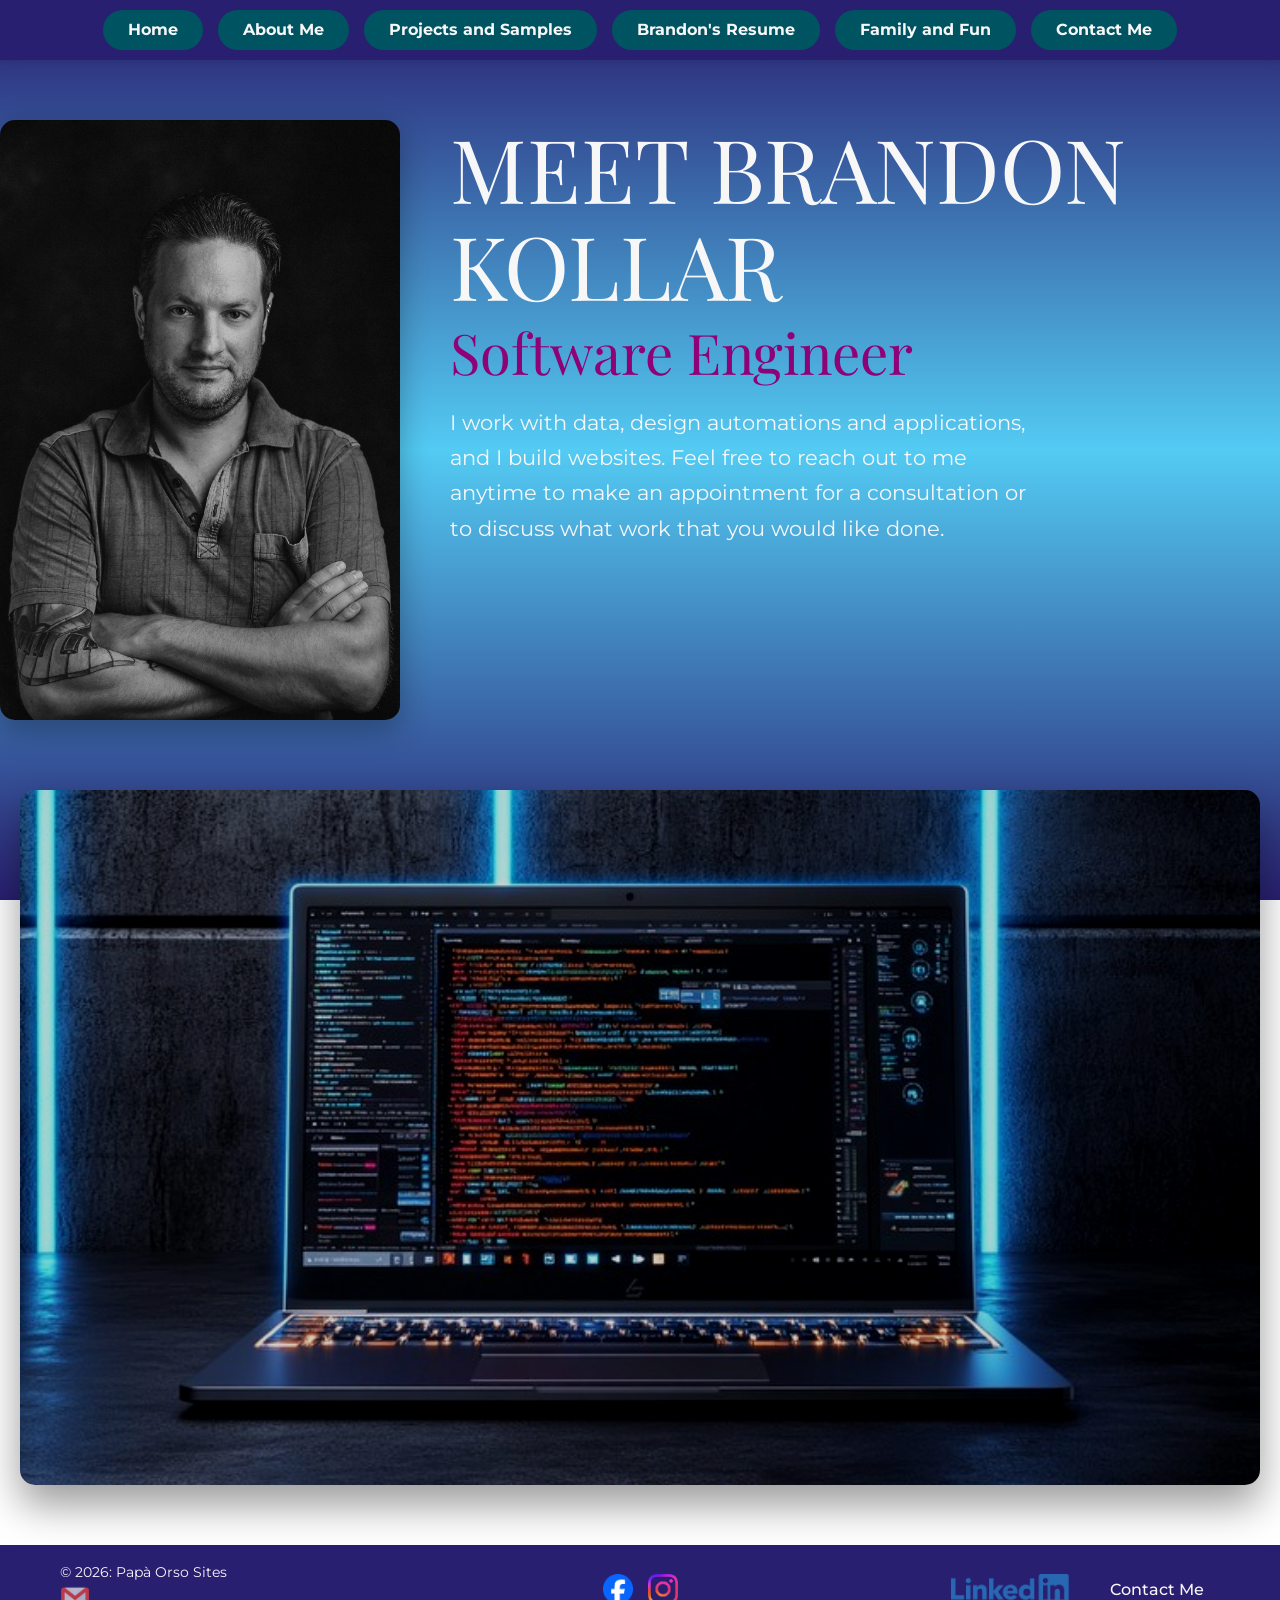
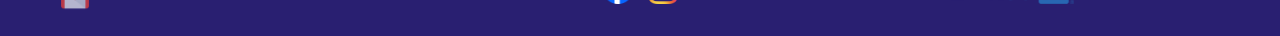
==== index.html @ f5e3aa68 "Changed up a bit of the coloring schema. Main page looks better." ====
<!DOCTYPE html>
<html lang="en">
	<head>
    	<meta charset="utf-8">
    	<meta name="description" content="See my latest software development projects, automations, designs, and more.">
    	<meta name="keywords" content="Resume, Brandon, Kollar, Portfolio, Software, IT, Operations, Data, Engineer, Engineering">
		<meta name="viewport" content="width=device-width, initial-scale=1">
		<meta property="og:title" content="Brandon Kollar's Personal Portfolio | Professional Software Developer in Michigan">
		<meta property="og:description" content="Check out my latest web development projects and designs.">
		<meta property="og:description" content="Check out my latest software development projects and designs.">
		<meta property="og:image" content="https://yourlink.com/images/preview-thumbnail.jpg">
		<meta property="og:url" content="https://yourusername.github.io/portfolio">
		<title>Brandon Kollar Portfolio</title>
		<!-- font links-->
		<link rel="preconnect" href="https://fonts.googleapis.com">
		<link rel="preconnect" href="https://fonts.gstatic.com" crossorigin>
		<link href="https://fonts.googleapis.com/css2?family=Montserrat:ital,wght@0,100..900;1,100..900&family=Playfair+Display:ital,wght@0,400..900;1,400..900&display=swap" rel="stylesheet">
		<!-- external CSS link -->
		<link rel="stylesheet" href="./assets/css/normalize.css">
		<link rel="stylesheet" href="./assets/css/styles.css">
	</head>
	<body>
		<div id="nav-placeholder"></div>
		<section id="main">
			<div class="top-row">
				<div class="headshot-container">
					<img src="./assets/images/clr_headshot.jpg" alt="Brandon Kollar color" class="headshot headshot-color">
					<img src="./assets/images/bw_headshot.jpg" alt="Brandon Kollar B&W" class="headshot headshot-bw">
				</div>
				<div class="text-content">
					<h1 class="title-heading">MEET BRANDON KOLLAR</h1>		
					<h2 class="job-heading">Software Engineer</h2>
					<p class="personal-statement">I work with data, design automations and applications, and I build websites. Feel free to reach out to me anytime to make an appointment for a consultation or to discuss what work that you would like done.</p>
				</div>
			</div>

			<img src="./assets/images/laptop-code.jpg" alt="Laptop showing source code" class="secondary-image">
		</section>
		<div id="footer-placeholder"></div>

		<script type="text/javascript" src="js/main.js"></script>
	</body>
</html>
---- assets/css/styles.css ----
/************************************************************************************************************************
UNIVERSAL - UNIVERSAL - UNIVERSAL - UNIVERSAL - UNIVERSAL - UNIVERSAL - UNIVERSAL - UNIVERSAL - UNIVERSAL - UNIVERSAL - U
************************************************************************************************************************/
/* Color variables for everything. */
:root {
    --text-color: #F7F7F8;
    --gradient-start: #291F71;
    --bright-magenta: #C82586;
    --pastel-purple: #8F0177; 
    --gradient-end: #53CBF3;
    --light-turqoise: #3BC1A8;
    --dark-turqoise: #005461;
    --blue: #261CC1;
    --pastel-dark-blue: #0B2D72;
    --nav-padding: 20px;
}

html, body {
     max-width: 100%;
     overflow-x: hidden;
}

/* Box Model Hack */
html {
  box-sizing: border-box;
}
*, *:before, *:after {
  box-sizing: border-box;
}

/* Clear fix hack */
.clearfix:after {
     content: ".";
     display: block;
     clear: both;
     visibility: hidden;
     line-height: 0;
     height: 0;
}

.clear {
	clear: both;
}

/*Add to beginning of all CSS you use in your styles.css */
* {
    text-decoration: none;
    font-family: arial;
    margin: 0;
    padding: 0;
    box-sizing: border-box;
}

html, body, div, span, applet, object, iframe,
h1, h2, h3, h4, h5, h6, p, blockquote, pre,
a, abbr, acronym, address, big, cite, code,
del, dfn, em, img, ins, kbd, q, s, samp,
small, strike, strong, sub, sup, tt, var,
b, u, i, center,
dl, dt, dd, ol, ul, li,
fieldset, form, label, legend,
table, caption, tbody, tfoot, thead, tr, th, td,
article, aside, canvas, details, embed,
figure, figcaption, footer, header, hgroup,
menu, nav, output, ruby, section, summary,
time, mark, audio, video {
	margin: 0;
	padding: 0;
	border: 0;
	font-size: 100%;
	font: inherit;
	vertical-align: baseline;
}
/* HTML5 display-role reset for older browsers */
article, aside, details, figcaption, figure,
footer, header, hgroup, menu, nav, section {
	display: block;
}
body {
	line-height: 1;
}
ol, ul {
	list-style: none;
}
blockquote, q {
	quotes: none;
}
blockquote:before, blockquote:after,
q:before, q:after {
	content: '';
	content: none;
}
table {
	border-collapse: collapse;
	border-spacing: 0;
}

/******************************************
/* GLOBAL TYPOGRAPHY & LAYOUT
/*******************************************/
html, body {
    min-height: 100vh;
    background: linear-gradient(to bottom,var(--gradient-start), var(--gradient-end), var(--gradient-start));
    /* Prevents gradient from starting over when page gets too long. */
    background-attachment: fixed;
    color: var(--text-color);
    font-family: "Montserrat", sans-serif;
    display: flex;
    flex-direction: column;
}


/******************************************
/* NAVIGATION (Desktop and Mobile)
/*******************************************/
nav {
    /*background: linear-gradient(to bottom, var(--gradient-start), var(--gradient-end), var(--gradient-start));*/
    background: var(--gradient-start);
    padding: 10px 20px;
    box-shadow: 0 2px 10px rgba(0, 0, 0, .1);
    position: relative; /* Need this for absolute mobile menu. */
    display: flex;
    justify-content: center;
    align-items: center;
}

/* Container for links. */
.nav-links{
    display: flex;
    gap: 15px;
    flex-wrap: wrap;
    justify-content: center;
}

/* The links (buttons) */
.nav-links a {
    text-decoration: none;
    background-color: var(--dark-turqoise);
    color: var(--text-color);
    font-weight: 700;
    padding: 12px 25px;
    border-radius: 50px;
    transition: all 0.3s ease;
    white-space: nowrap;
}

.nav-links a:hover {
    background-color: var(--light-turqoise);
    transform: translateY(-2px);
    box-shadow: 0 4px 8px rgba(0, 0, 0, 0.2);
}

/* Hamburger Icon (Hidden on Desktop */
.hamburger {
    display: none;
    font-size: 2rem;
    color: var(--dark-turqoise);
    cursor: pointer;
    background: none;
    border: none;
    position: absolute;
    right: 20px;
    top: 15px;
}

/******************************************
/* PAGE SPECIFIC STYLES
/*******************************************/

/******* Main Page **************/

.title-heading, .job-heading {
    font-family: "Playfair Display", serif;
}

#main {
    flex: 1; /* Tells the main content to GROW to fill the gap. */
    display: flex;
    flex-direction: column; /* Stacks the top row and the big image */
    align-items: center; /* Vertically centers them. */
    padding: 60px 20px;
    max-width: 1400px; /* Limits width so it doesn't get too stretched on huge monitors */
    margin: 0 auto; /* Centers the whole section */
}

.top-row {
    display: flex;
    flex-direction: row;
    align-items: space-around; /* Centers H1, H2, and P within the right side. */
    justify-content: space-between;
    gap: 50px;
    width: 100%;
    margin-bottom: 50px; /* Space before secondary image. */
}

.headshot-container {
    position: relative;
    width: 400px;
    height: auto;
    margin-left: -20px;
    cursor: pointer;
}

.headshot {
    display: block;
    width: 100%;
    border-radius: 15px;
    transition: all 0.5s cubic-bezier(0.175, 0.885, 0.32, 1.275); /* Applying 'cubic-bezier' transition to match image animatin of secondary image */
    box-shadow: 0 10px 30px rgba(0, 0, 0, 0.3); /* Default shadow (static state) */
}

/* Stack both headshot images on top of each other. */
.headshot-color {
    position: absolute;
    top: 0;
    left: 0;
    z-index: 1;
    opacity: 0; /* Hidden initially */
}

.headshot-bw {
    position: relative; /* This stays on top by default */
    z-index: 2;
}

/* Hover Logic: Apply to the container so both images react together */
.headshot-container:hover .headshot {
    transform: translateY(-15px) scale(1.03);
    box-shadow: 0 10px 30px rgba(59, 193, 168, 0.4),
                0 0 20px rgba(59, 193, 168, 0.4),
                0 0 40px rgba(59, 193, 168, 0.2);
}

.headshot-container:hover .headshot-bw {
    opacity: 0; /* Fade out the B&W */
}

.headshot-container:hover .headshot-color {
    opacity: 1; /* Fade in the Color */
}

.text-content {
    display: flex;
    flex-direction: column;
    text-align: left; /* Aligns text to left relative to headshot */
    max-width: 1400px;
}

.title-heading {
    font-size: 5.5rem; /* Makes H1 big. */
    line-height: 1.1;
    margin-bottom: 10px;
}

.job-heading {
    font-size: 3.5rem; /* Makes H2 big, but smaller than H1. */
    color: var(--pastel-purple); /* adds a splash of color - might take out later. */
    margin-bottom: 25px;
}

.personal-statement {
    font-size: 1.3rem; /* Slightly larger for readability */
    line-height: 1.7;
    max-width: 600px;
}

/* Style for the code/laptop image */
.secondary-image {
    width: 100%; /* stretches across the bottom */
    max-width: 100%; /* makes sure it never exceeds the main container */
    height: auto;
    border-radius: 15px;
    filter: brightness(0.8) contrast(1.1);
    box-shadow: 0 20px 40px rgba(0, 0, 0, 0.4);
    margin-top: 20px;

    /* Cubic-bezier give sit a 'snappy' mechanical feel instead of a linear slide */
    transition: all 0.5s cubic-bezier(0.175, 0.885, 0.32, 1.275);
}

.secondary-image:hover {
    /* 1. Lift and Scale*/
    transform: translateY(-15px) scale(1.03);
    /* 2. Light it up: boost brightness and contrast on hover */
    filter: brightness(1.1) contrast(1.2);
    /* 3. The Glos: uses a multi-layered shadow for a neon 'bloom' effect */
    box-shadow: 0 10px 30px rgba(59, 193, 168, 0.4),
                0 0 20px rgba(59, 193, 168, 0.4), /* Inner glow */
                0 0 40px rgba(59, 193, 168, 0.2); /* Outer bloom */
}

#footer-placeholder {
    width: 100%;
}

.headshot {
    width: 400px;
    border-radius: 15px;
    box-shadow: 0 10px 30px rgba(0, 0, 0, 0.3);
}


/******************************************
/* FOOTER
/*******************************************/
footer {
    display: flex;
    justify-content: space-between;
    align-items: center;
    background-color: var(--gradient-start);
    color: var(--text-color);
    padding: 20px 60px;
    margin-top: auto;
    width: 100%;
    box-sizing: border-box;
}

/* Base styles for the three columns */
.footer-left, .footer-center, .footer-right {
    flex: 1;
    display: flex;
    align-items: center;
}

/* Left: Stack text verticaly */
.footer-left {
    flex-direction: column;
    align-items: flex-start;
    font-size: 0.9rem; /* Smaller text for a cleaner look */
    gap: 4px;
}

/* Center: Horizontal social icons */
.footer-center {
    justify-content: center;
    gap: 15px;
}

/* Right: Contact link and LinkedIn next to each other */
.footer-right {
    justify-content: flex-end;
    gap: 20px
}

/* Sizing the icons consistently */
footer img {
    height: 30px; /* Smaller icons for a modern fleet */
    width: auto;
    transition: transform 0.2s ease;
}

footer img:hover {
    transform: scale(1.1);
}

.contact-link {
    color: var(--text-color);
    text-decoration: none;
    font-weight: 500;
    padding: 8px 16px;
}

.contact-link:hover {
    color: var(--gradient-end);
}

.email-icon {
  width: 30px;
  margin-right: 15px;
  opacity: 0.7;
  transition: opacity 0.3s ease;
  color: var(--text-color);
}

.email-icon:hover {
    opacity: 1;
}

/******************************************
/* MEDIA QUERIES
/*******************************************/
@media (max-width: 1024px) {
    #main {
        padding: 40px 15px; /* Tighten padding so it doesn't push content in too far */
    }

    .top-row {
        flex-direction: column; /* Stack vertically so nothing runs off the side */
        align-items: center;
        text-align: center;
        gap: 30px;
    }

    .text-content {
        max-width: 100%; /* Allow text to take up the full width of the screen */
        text-align: center;
        padding: 0 10px;
    }

    .title-heading {
        font-size: clamp(2.5rem, 8vw, 4rem); /* Responsive font size that scales with the screen */
    }

    .headshot-container {
        margin-left: 0; /* Centering it for the vertical stack */
        max-width: 90%; /* Ensures it never wider than the phone screen */
    }
}

@media (max-width: 768px) {
    /* 1. Show the hamburger icon your JS is looking for */
    .hamburger {
        display: block; 
    }

    /* 2. Hide the links initially so the JS can 'toggle' them */
    .nav-links {
        display: none; 
        flex-direction: column;
        position: absolute;
        top: 60px; /* Adjust based on your nav height */
        left: 0;
        width: 100%;
        background-color: var(--gradient-start);
        padding: 20px;
        z-index: 10;
    }

    /* 3. The class your JS likely 'toggles' to show the menu */
    .nav-links.active {
        display: flex;
    }

    footer {
        flex-direction: column;
        text-align: center;
        width: 100%;
        padding: 30px 15px;
    }

    .footer-center, .footer-left, .footer-right {
        width: 100%;
        margin-bottom: 20px;
        align-items: center !important;
        text-align: center !important;
    }
}
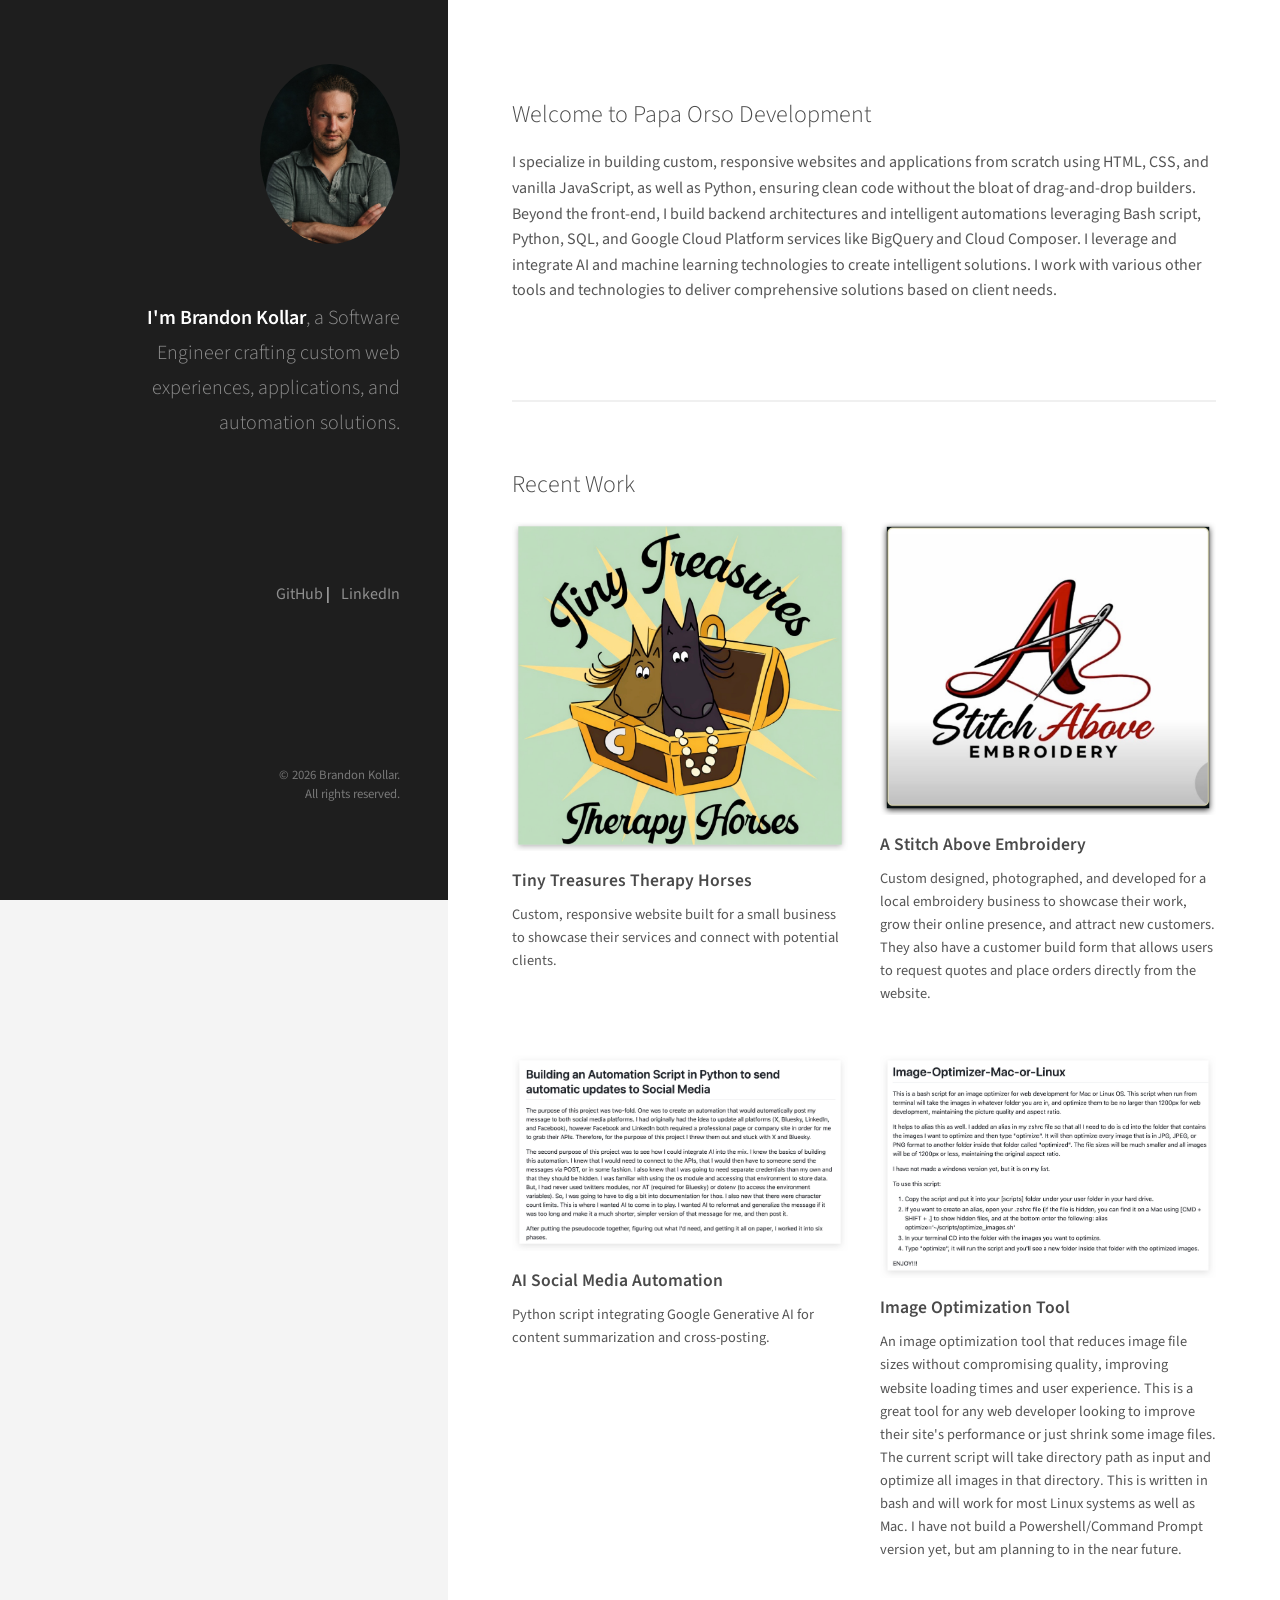
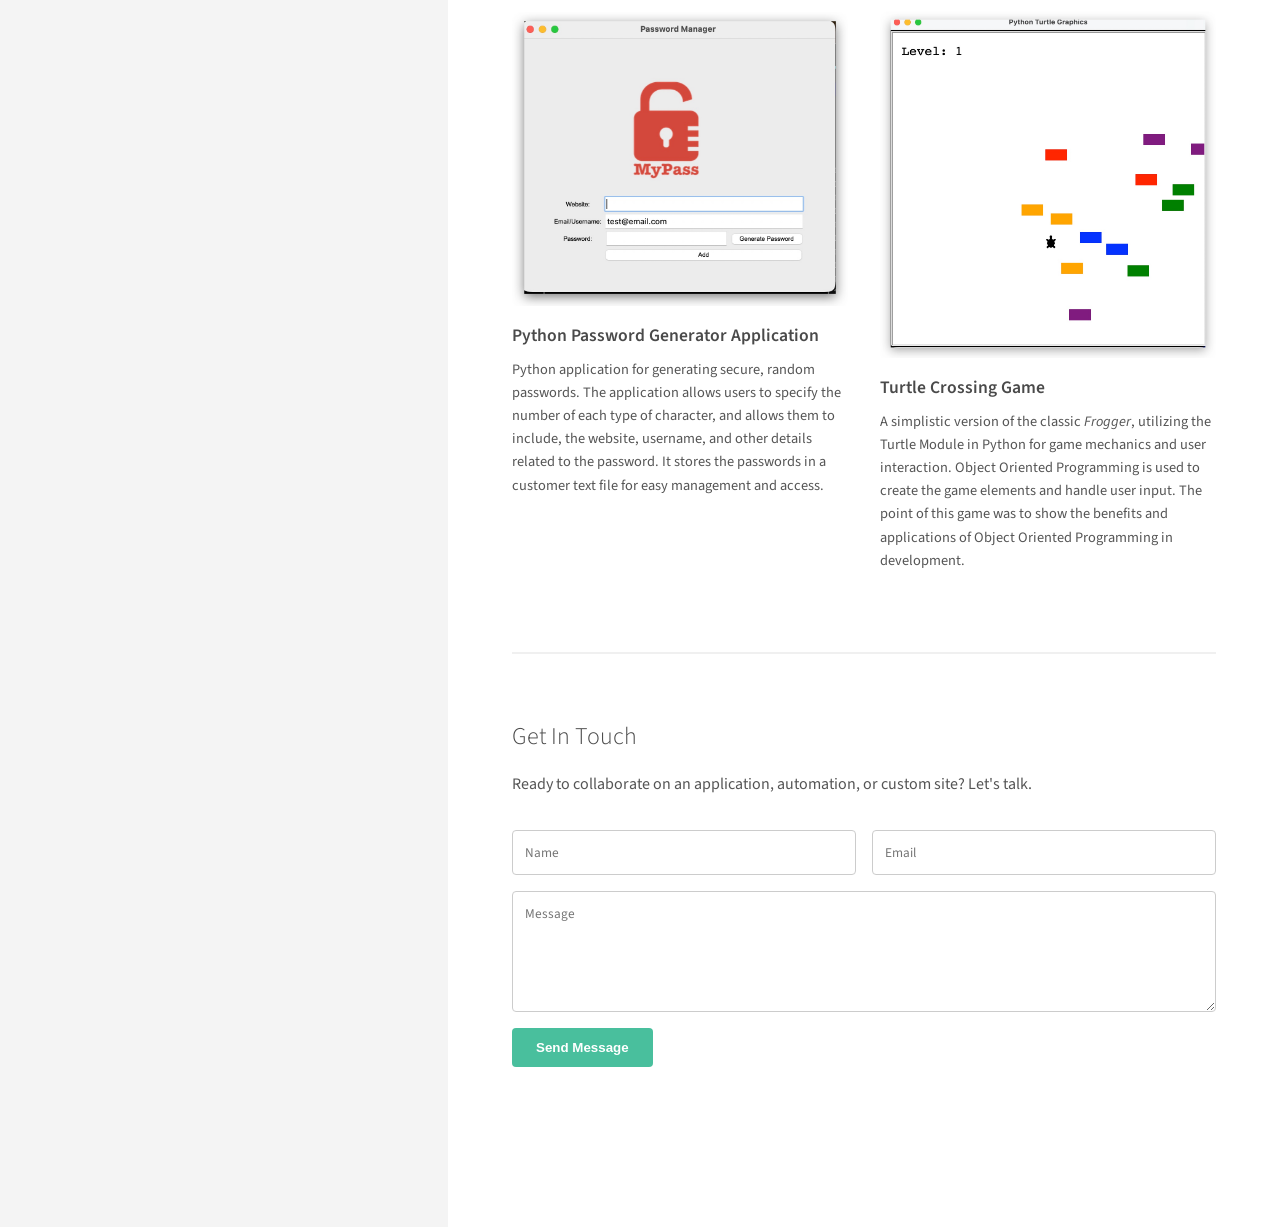
==== commit 0905f56c: "removed all old HTML files, added new layout, CSS, and JS. Site is much simpler and only one page. H" ====
--- a/index.html
+++ b/index.html
@@ -1,43 +1,135 @@
 <!DOCTYPE html>
 <html lang="en">
-	<head>
-    	<meta charset="utf-8">
-    	<meta name="description" content="See my latest software development projects, automations, designs, and more.">
-    	<meta name="keywords" content="Resume, Brandon, Kollar, Portfolio, Software, IT, Operations, Data, Engineer, Engineering">
-		<meta name="viewport" content="width=device-width, initial-scale=1">
-		<meta property="og:title" content="Brandon Kollar's Personal Portfolio | Professional Software Developer in Michigan">
-		<meta property="og:description" content="Check out my latest web development projects and designs.">
-		<meta property="og:description" content="Check out my latest software development projects and designs.">
-		<meta property="og:image" content="https://yourlink.com/images/preview-thumbnail.jpg">
-		<meta property="og:url" content="https://yourusername.github.io/portfolio">
-		<title>Brandon Kollar Portfolio</title>
-		<!-- font links-->
-		<link rel="preconnect" href="https://fonts.googleapis.com">
-		<link rel="preconnect" href="https://fonts.gstatic.com" crossorigin>
-		<link href="https://fonts.googleapis.com/css2?family=Montserrat:ital,wght@0,100..900;1,100..900&family=Playfair+Display:ital,wght@0,400..900;1,400..900&display=swap" rel="stylesheet">
-		<!-- external CSS link -->
-		<link rel="stylesheet" href="./assets/css/normalize.css">
-		<link rel="stylesheet" href="./assets/css/styles.css">
-	</head>
-	<body>
-		<div id="nav-placeholder"></div>
-		<section id="main">
-			<div class="top-row">
-				<div class="headshot-container">
-					<img src="./assets/images/clr_headshot.jpg" alt="Brandon Kollar color" class="headshot headshot-color">
-					<img src="./assets/images/bw_headshot.jpg" alt="Brandon Kollar B&W" class="headshot headshot-bw">
-				</div>
-				<div class="text-content">
-					<h1 class="title-heading">MEET BRANDON KOLLAR</h1>		
-					<h2 class="job-heading">Software Engineer</h2>
-					<p class="personal-statement">I work with data, design automations and applications, and I build websites. Feel free to reach out to me anytime to make an appointment for a consultation or to discuss what work that you would like done.</p>
-				</div>
+<head>
+    <meta charset="UTF-8">
+    <meta name="viewport" content="width=device-width, initial-scale=1.0">
+    <meta name="description" content="Portfolio of Brandon Kollar, Software and Data Engineer at Papa Orso Development. View recent custom web development, Python automations, and data engineering projects.">
+    <meta name="keywords" content="Software Engineer, Data Engineer, Web Development, HTML, CSS, JavaScript, Python, SQL, GCP, Michigan, Detroit, Livonia">
+    <meta name="author" content="Brandon Kollar">
+    
+    <title>Brandon Kollar | Papa Orso Development</title>
+    <link rel="stylesheet" href="./assets/css/styles.css">
+    
+    <link href="https://fonts.googleapis.com/css2?family=Source+Sans+Pro:ital,wght@0,300;0,400;0,600;1,300&display=swap" rel="stylesheet">
+</head>
+<body>
+
+    <header id="header">
+        <div class="inner">
+            <div class="image avatar">
+                <img src="./assets/images/clr_headshot.jpg" alt="Brandon Kollar Headshot" class="image avatar" />
 			</div>
+            <h1><strong>I'm Brandon Kollar</strong>, a Software<br />
+            Engineer crafting custom web<br />
+            experiences, applications, and <br />
+			automation solutions.</h1>
+        </div>
+        
+        <div class="footer-social">
+            <a href="https://github.com/yourusername" target="_blank" rel="noopener noreferrer">GitHub</a> | 
+            <a href="https://linkedin.com/in/yourusername" target="_blank" rel="noopener noreferrer">LinkedIn</a>
+        </div>
+        <div class="sidebar-copyright">
+            <p>&copy; 2026 Brandon Kollar. <br /> 
+                All rights reserved.</p>
+        </div>
+    </header>
 
-			<img src="./assets/images/laptop-code.jpg" alt="Laptop showing source code" class="secondary-image">
-		</section>
-		<div id="footer-placeholder"></div>
+    <main id="main">
 
-		<script type="text/javascript" src="js/main.js"></script>
-	</body>
+        <section id="about">
+            <header class="major">
+                <h2>Welcome to Papa Orso Development</h2>
+            </header>
+            <p>I specialize in building custom, responsive websites and applications from scratch using HTML, CSS, and vanilla JavaScript, as well as Python, ensuring clean code without the bloat of drag-and-drop builders. Beyond the front-end, I build backend architectures and intelligent automations leveraging Bash script, Python, SQL, and Google Cloud Platform services like BigQuery and Cloud Composer. I leverage and integrate AI and machine learning technologies to create intelligent solutions. I work with various other tools and technologies to deliver comprehensive solutions based on client needs.</p>
+        </section>
+
+        <section id="work">
+            <h2>Recent Work</h2>
+            <div class="work-grid">
+                
+                <article class="work-item">
+                    <a href="https://tinytreasurestherapyhorses.com" target="_blank" rel="noopener noreferrer" class="image-link">
+                        <img src="./assets/images/tinyTreasures.jpg" alt="Tiny Treasures Therapy Horses website preview" />
+                        <div class="overlay">View Live Site</div>
+                    </a>
+                    <h3>Tiny Treasures Therapy Horses</h3>
+                    <p>Custom, responsive website built for a small business to showcase their services and connect with potential clients.</p>
+                </article>
+
+                <article class="work-item">
+                    <a href="https://astitchaboveembroidery.com" target="_blank" rel="noopener noreferrer" class="image-link">
+                        <img src="./assets/images/stitchAbove.jpg" alt="A Stitch Above Embroidery website preview" />
+                        <div class="overlay">View Live Site</div>
+                    </a>
+                    <h3>A Stitch Above Embroidery</h3>
+                    <p>Custom designed, photographed, and developed for a local embroidery business to showcase their work, grow their online presence, and attract new customers. They also have a customer build form that allows users to request quotes and place orders directly from the website. </p>
+                </article>
+
+                <article class="work-item">
+                    <a href="https://github.com/Orzo66/SocialPostAutomation" target="_blank" rel="noopener noreferrer" class="image-link">
+                        <img src="./assets/images/socialMediaScript.jpg" alt="Code snippet of Python AI script" />
+                        <div class="overlay">View on GitHub</div>
+                    </a>
+                    <h3>AI Social Media Automation</h3>
+                    <p>Python script integrating Google Generative AI for content summarization and cross-posting.</p>
+                </article>
+
+                <article class="work-item">
+                    <a href="https://github.com/yourusername/lotto-trend-analysis" target="_blank" rel="noopener noreferrer" class="image-link">
+                        <img src="./assets/images/imageOptimizer.jpg" alt="Preview of image optimization tool" />
+                        <div class="overlay">View on GitHub</div>
+                    </a>
+                    <h3>Image Optimization Tool</h3>
+                    <p>An image optimization tool that reduces image file sizes without compromising quality, improving website loading times and user experience. This is a great tool for any web developer looking to improve their site's performance or just shrink some image files. The current script will take directory path as input and optimize all images in that directory. This is written in bash and will work for most Linux systems as well as Mac. I have not build a Powershell/Command Prompt version yet, but am planning to in the near future.</p>
+                </article>
+
+                <article class="work-item">
+                    <a href="https://github.com/Orzo66/Password-Manager" target="_blank" rel="noopener noreferrer" class="image-link">
+                        <img src="./assets/images/passwordGenerator.jpg" alt="Code snippet of Python AI script" />
+                        <div class="overlay">View on GitHub</div>
+                    </a>
+                    <h3>Python Password Generator Application</h3>
+                    <p>Python application for generating secure, random passwords. The application allows users to specify the number of each type of character, and allows them to include, the website, username, and other details related to the password. It stores the passwords in a customer text file for easy management and access.</p>
+                </article>
+                <article class="work-item">
+                    <a href="https://github.com/Orzo66/Turtle-Crossing-Game" target="_blank" rel="noopener noreferrer" class="image-link">
+                        <img src="./assets/images/turtleCrossing.jpg" alt="Code snippet of Python AI script" />
+                        <div class="overlay">View on GitHub</div>
+                    </a>
+                    <h3>Turtle Crossing Game</h3>
+                    <p>A simplistic version of the classic <em>Frogger</em>, utilizing the Turtle Module in Python for game mechanics and user interaction. Object Oriented Programming is used to create the game elements and handle user input. The point of this game was to show the benefits and applications of Object Oriented Programming in development.</p>
+                </article>
+
+            </div>
+        </section>
+
+        <section id="contact">
+            <h2>Get In Touch</h2>
+            <p>Ready to collaborate on an application, automation, or custom site? Let's talk.</p>
+            <div class="contact-container">
+                <form action="your-form-handler.php" method="POST">
+                    <div class="form-row">
+                        <input type="text" name="name" id="name" placeholder="Name" required />
+                        <input type="email" name="email" id="email" placeholder="Email" required />
+                    </div>
+                    <div class="form-row">
+                        <textarea name="message" id="message" placeholder="Message" rows="5" required></textarea>
+                    </div>
+                    <ul class="actions">
+                        <li><input type="submit" value="Send Message" class="button primary" /></li>
+                    </ul>
+                </form>
+            </div>
+        </section>
+
+    </main>
+
+    <footer id="footer">
+        <ul class="copyright">
+            <li>&copy; Brandon Kollar. All rights reserved.</li>
+        </ul>
+    </footer>
+
+</body>
 </html>
--- a/assets/css/styles.css
+++ b/assets/css/styles.css
@@ -1,447 +1,237 @@
-/************************************************************************************************************************
-UNIVERSAL - UNIVERSAL - UNIVERSAL - UNIVERSAL - UNIVERSAL - UNIVERSAL - UNIVERSAL - UNIVERSAL - UNIVERSAL - UNIVERSAL - U
-************************************************************************************************************************/
-/* Color variables for everything. */
-:root {
-    --text-color: #F7F7F8;
-    --gradient-start: #291F71;
-    --bright-magenta: #C82586;
-    --pastel-purple: #8F0177; 
-    --gradient-end: #53CBF3;
-    --light-turqoise: #3BC1A8;
-    --dark-turqoise: #005461;
-    --blue: #261CC1;
-    --pastel-dark-blue: #0B2D72;
-    --nav-padding: 20px;
-}
-
-html, body {
-     max-width: 100%;
-     overflow-x: hidden;
-}
-
-/* Box Model Hack */
-html {
-  box-sizing: border-box;
-}
-*, *:before, *:after {
-  box-sizing: border-box;
-}
-
-/* Clear fix hack */
-.clearfix:after {
-     content: ".";
-     display: block;
-     clear: both;
-     visibility: hidden;
-     line-height: 0;
-     height: 0;
-}
-
-.clear {
-	clear: both;
-}
-
-/*Add to beginning of all CSS you use in your styles.css */
+/* --- Global Styles & Resets --- */
 * {
-    text-decoration: none;
-    font-family: arial;
+    box-sizing: border-box;
     margin: 0;
     padding: 0;
-    box-sizing: border-box;
-}
-
-html, body, div, span, applet, object, iframe,
-h1, h2, h3, h4, h5, h6, p, blockquote, pre,
-a, abbr, acronym, address, big, cite, code,
-del, dfn, em, img, ins, kbd, q, s, samp,
-small, strike, strong, sub, sup, tt, var,
-b, u, i, center,
-dl, dt, dd, ol, ul, li,
-fieldset, form, label, legend,
-table, caption, tbody, tfoot, thead, tr, th, td,
-article, aside, canvas, details, embed,
-figure, figcaption, footer, header, hgroup,
-menu, nav, output, ruby, section, summary,
-time, mark, audio, video {
-	margin: 0;
-	padding: 0;
-	border: 0;
-	font-size: 100%;
-	font: inherit;
-	vertical-align: baseline;
-}
-/* HTML5 display-role reset for older browsers */
-article, aside, details, figcaption, figure,
-footer, header, hgroup, menu, nav, section {
-	display: block;
-}
+}
+
 body {
-	line-height: 1;
-}
-ol, ul {
-	list-style: none;
-}
-blockquote, q {
-	quotes: none;
-}
-blockquote:before, blockquote:after,
-q:before, q:after {
-	content: '';
-	content: none;
-}
-table {
-	border-collapse: collapse;
-	border-spacing: 0;
-}
-
-/******************************************
-/* GLOBAL TYPOGRAPHY & LAYOUT
-/*******************************************/
-html, body {
-    min-height: 100vh;
-    background: linear-gradient(to bottom,var(--gradient-start), var(--gradient-end), var(--gradient-start));
-    /* Prevents gradient from starting over when page gets too long. */
-    background-attachment: fixed;
-    color: var(--text-color);
-    font-family: "Montserrat", sans-serif;
+    font-family: 'Source Sans Pro', sans-serif;
+    color: #555;
+    background-color: #f4f4f4;
+    line-height: 1.6;
+}
+
+h1, h2, h3 {
+    color: #4a4a4a;
+    font-weight: 300;
+    margin-bottom: 1rem;
+}
+
+p {
+    margin-bottom: 2rem;
+}
+
+/* --- Layout Structure --- */
+
+/* The Left Sidebar (Header) */
+#header {
     display: flex;
     flex-direction: column;
-}
-
-
-/******************************************
-/* NAVIGATION (Desktop and Mobile)
-/*******************************************/
-nav {
-    /*background: linear-gradient(to bottom, var(--gradient-start), var(--gradient-end), var(--gradient-start));*/
-    background: var(--gradient-start);
-    padding: 10px 20px;
-    box-shadow: 0 2px 10px rgba(0, 0, 0, .1);
-    position: relative; /* Need this for absolute mobile menu. */
-    display: flex;
-    justify-content: center;
-    align-items: center;
-}
-
-/* Container for links. */
-.nav-links{
-    display: flex;
-    gap: 15px;
-    flex-wrap: wrap;
-    justify-content: center;
-}
-
-/* The links (buttons) */
-.nav-links a {
+    justify-content: space-between;
+    align-items: flex-end;
+    position: fixed;
+    top: 0;
+    left: 0;
+    width: 35%;
+    height: 100vh;
+    padding: 4rem 3rem;
+    background: #1e1e1e url('images/bg-image.jpg') center/cover; /* Add a dark background image here */
+    color: #fff;
+    text-align: right;
+}
+
+#header h1 {
+    color: rgba(255, 255, 255, 0.5);
+    font-size: 1.25rem;
+    line-height: 1.75;
+}
+
+#header h1 strong {
+    color: #fff;
+    font-weight: 600;
+}
+
+.image.avatar {
+    display: inline-block;
+    margin-bottom: 1.5rem;
+}
+
+.image.avatar img {
+    width: 140px;
+    height: 180px;
+    border-radius: 100%;
+    object-fit: cover;
+}
+
+.footer-social a {
+    color: rgba(255, 255, 255, 0.5);
     text-decoration: none;
-    background-color: var(--dark-turqoise);
-    color: var(--text-color);
-    font-weight: 700;
-    padding: 12px 25px;
-    border-radius: 50px;
-    transition: all 0.3s ease;
-    white-space: nowrap;
-}
-
-.nav-links a:hover {
-    background-color: var(--light-turqoise);
-    transform: translateY(-2px);
-    box-shadow: 0 4px 8px rgba(0, 0, 0, 0.2);
-}
-
-/* Hamburger Icon (Hidden on Desktop */
-.hamburger {
-    display: none;
-    font-size: 2rem;
-    color: var(--dark-turqoise);
-    cursor: pointer;
-    background: none;
-    border: none;
-    position: absolute;
-    right: 20px;
-    top: 15px;
-}
-
-/******************************************
-/* PAGE SPECIFIC STYLES
-/*******************************************/
-
-/******* Main Page **************/
-
-.title-heading, .job-heading {
-    font-family: "Playfair Display", serif;
-}
-
+    margin-left: 0.5rem;
+}
+
+.footer-social a:hover {
+    color: #fff;
+}
+
+.sidebar-copyright {
+    color: rgba(255, 255, 255, 0.4);
+    font-size: 0.8rem;
+    margin-top: 2rem;
+    line-height: 1.5;
+}
+
+/* The Main Content Area */
 #main {
-    flex: 1; /* Tells the main content to GROW to fill the gap. */
-    display: flex;
-    flex-direction: column; /* Stacks the top row and the big image */
-    align-items: center; /* Vertically centers them. */
-    padding: 60px 20px;
-    max-width: 1400px; /* Limits width so it doesn't get too stretched on huge monitors */
-    margin: 0 auto; /* Centers the whole section */
-}
-
-.top-row {
-    display: flex;
-    flex-direction: row;
-    align-items: space-around; /* Centers H1, H2, and P within the right side. */
-    justify-content: space-between;
-    gap: 50px;
+    margin-left: 35%;
+    padding: 6rem 4rem;
+    background-color: #fff;
+    min-height: 100vh;
+}
+
+section {
+    margin-bottom: 4rem;
+    padding-bottom: 4rem;
+    border-bottom: 2px solid #f0f0f0;
+}
+
+section:last-of-type {
+    border-bottom: none;
+    margin-bottom: 0;
+}
+
+/* --- Recent Work Grid --- */
+.work-grid {
+    display: grid;
+    grid-template-columns: repeat(auto-fit, minmax(300px, 1fr));
+    gap: 2rem;
+}
+
+.work-item {
+    margin-bottom: 1rem;
+}
+
+.work-item h3 {
+    margin-top: 1rem;
+    margin-bottom: 0.5rem;
+    font-size: 1.1rem;
+    font-weight: 600;
+}
+
+.work-item p {
+    font-size: 0.9rem;
+    margin-bottom: 0;
+}
+
+/* Image Link Hover Effects */
+.image-link {
+    display: block;
+    position: relative;
+    overflow: hidden;
+    border-radius: 4px;
+}
+
+.image-link img {
     width: 100%;
-    margin-bottom: 50px; /* Space before secondary image. */
-}
-
-.headshot-container {
-    position: relative;
-    width: 400px;
-    height: auto;
-    margin-left: -20px;
-    cursor: pointer;
-}
-
-.headshot {
     display: block;
-    width: 100%;
-    border-radius: 15px;
-    transition: all 0.5s cubic-bezier(0.175, 0.885, 0.32, 1.275); /* Applying 'cubic-bezier' transition to match image animatin of secondary image */
-    box-shadow: 0 10px 30px rgba(0, 0, 0, 0.3); /* Default shadow (static state) */
-}
-
-/* Stack both headshot images on top of each other. */
-.headshot-color {
+    transition: transform 0.3s ease;
+}
+
+.image-link .overlay {
     position: absolute;
     top: 0;
     left: 0;
-    z-index: 1;
-    opacity: 0; /* Hidden initially */
-}
-
-.headshot-bw {
-    position: relative; /* This stays on top by default */
-    z-index: 2;
-}
-
-/* Hover Logic: Apply to the container so both images react together */
-.headshot-container:hover .headshot {
-    transform: translateY(-15px) scale(1.03);
-    box-shadow: 0 10px 30px rgba(59, 193, 168, 0.4),
-                0 0 20px rgba(59, 193, 168, 0.4),
-                0 0 40px rgba(59, 193, 168, 0.2);
-}
-
-.headshot-container:hover .headshot-bw {
-    opacity: 0; /* Fade out the B&W */
-}
-
-.headshot-container:hover .headshot-color {
-    opacity: 1; /* Fade in the Color */
-}
-
-.text-content {
-    display: flex;
-    flex-direction: column;
-    text-align: left; /* Aligns text to left relative to headshot */
-    max-width: 1400px;
-}
-
-.title-heading {
-    font-size: 5.5rem; /* Makes H1 big. */
-    line-height: 1.1;
-    margin-bottom: 10px;
-}
-
-.job-heading {
-    font-size: 3.5rem; /* Makes H2 big, but smaller than H1. */
-    color: var(--pastel-purple); /* adds a splash of color - might take out later. */
-    margin-bottom: 25px;
-}
-
-.personal-statement {
-    font-size: 1.3rem; /* Slightly larger for readability */
-    line-height: 1.7;
-    max-width: 600px;
-}
-
-/* Style for the code/laptop image */
-.secondary-image {
-    width: 100%; /* stretches across the bottom */
-    max-width: 100%; /* makes sure it never exceeds the main container */
-    height: auto;
-    border-radius: 15px;
-    filter: brightness(0.8) contrast(1.1);
-    box-shadow: 0 20px 40px rgba(0, 0, 0, 0.4);
-    margin-top: 20px;
-
-    /* Cubic-bezier give sit a 'snappy' mechanical feel instead of a linear slide */
-    transition: all 0.5s cubic-bezier(0.175, 0.885, 0.32, 1.275);
-}
-
-.secondary-image:hover {
-    /* 1. Lift and Scale*/
-    transform: translateY(-15px) scale(1.03);
-    /* 2. Light it up: boost brightness and contrast on hover */
-    filter: brightness(1.1) contrast(1.2);
-    /* 3. The Glos: uses a multi-layered shadow for a neon 'bloom' effect */
-    box-shadow: 0 10px 30px rgba(59, 193, 168, 0.4),
-                0 0 20px rgba(59, 193, 168, 0.4), /* Inner glow */
-                0 0 40px rgba(59, 193, 168, 0.2); /* Outer bloom */
-}
-
-#footer-placeholder {
     width: 100%;
-}
-
-.headshot {
-    width: 400px;
-    border-radius: 15px;
-    box-shadow: 0 10px 30px rgba(0, 0, 0, 0.3);
-}
-
-
-/******************************************
-/* FOOTER
-/*******************************************/
-footer {
-    display: flex;
-    justify-content: space-between;
-    align-items: center;
-    background-color: var(--gradient-start);
-    color: var(--text-color);
-    padding: 20px 60px;
-    margin-top: auto;
-    width: 100%;
-    box-sizing: border-box;
-}
-
-/* Base styles for the three columns */
-.footer-left, .footer-center, .footer-right {
-    flex: 1;
+    height: 100%;
+    background: rgba(0, 0, 0, 0.6);
+    color: #fff;
     display: flex;
     align-items: center;
-}
-
-/* Left: Stack text verticaly */
-.footer-left {
-    flex-direction: column;
-    align-items: flex-start;
-    font-size: 0.9rem; /* Smaller text for a cleaner look */
-    gap: 4px;
-}
-
-/* Center: Horizontal social icons */
-.footer-center {
     justify-content: center;
-    gap: 15px;
-}
-
-/* Right: Contact link and LinkedIn next to each other */
-.footer-right {
-    justify-content: flex-end;
-    gap: 20px
-}
-
-/* Sizing the icons consistently */
-footer img {
-    height: 30px; /* Smaller icons for a modern fleet */
-    width: auto;
-    transition: transform 0.2s ease;
-}
-
-footer img:hover {
-    transform: scale(1.1);
-}
-
-.contact-link {
-    color: var(--text-color);
-    text-decoration: none;
-    font-weight: 500;
-    padding: 8px 16px;
-}
-
-.contact-link:hover {
-    color: var(--gradient-end);
-}
-
-.email-icon {
-  width: 30px;
-  margin-right: 15px;
-  opacity: 0.7;
-  transition: opacity 0.3s ease;
-  color: var(--text-color);
-}
-
-.email-icon:hover {
+    opacity: 0;
+    transition: opacity 0.3s ease;
+    font-weight: 600;
+    font-size: 1.1rem;
+}
+
+.image-link:hover img {
+    transform: scale(1.05);
+}
+
+.image-link:hover .overlay {
     opacity: 1;
 }
 
-/******************************************
-/* MEDIA QUERIES
-/*******************************************/
-@media (max-width: 1024px) {
-    #main {
-        padding: 40px 15px; /* Tighten padding so it doesn't push content in too far */
-    }
-
-    .top-row {
-        flex-direction: column; /* Stack vertically so nothing runs off the side */
+/* --- Contact Form --- */
+.contact-container {
+    max-width: 800px;
+}
+
+.form-row {
+    display: flex;
+    gap: 1rem;
+    margin-bottom: 1rem;
+}
+
+.form-row input, .form-row textarea {
+    width: 100%;
+    padding: 0.75rem;
+    border: 1px solid #ccc;
+    border-radius: 4px;
+    font-family: inherit;
+}
+
+.actions {
+    list-style: none;
+}
+
+.button {
+    background-color: #49bf9d; /* Strata's default green-ish accent */
+    color: white;
+    padding: 0.75rem 1.5rem;
+    border: none;
+    border-radius: 4px;
+    cursor: pointer;
+    font-weight: 600;
+    transition: background-color 0.2s ease;
+}
+
+.button:hover {
+    background-color: #3e9e82;
+}
+
+/* --- Mobile Responsiveness --- */
+@media screen and (max-width: 980px) {
+    #header {
+        position: relative;
+        width: 100%;
+        height: auto;
+        padding: 4rem 2rem;
         align-items: center;
         text-align: center;
-        gap: 30px;
-    }
-
-    .text-content {
-        max-width: 100%; /* Allow text to take up the full width of the screen */
+    }
+
+    #main {
+        margin-left: 0;
+        padding: 4rem 2rem;
+    }
+
+    .form-row {
+        flex-direction: column;
+    }
+}
+
+#footer {
+    display: none; /* Handled inside #header on desktop */
+}
+
+@media screen and (max-width: 980px) {
+    #footer {
+        display: block;
         text-align: center;
-        padding: 0 10px;
-    }
-
-    .title-heading {
-        font-size: clamp(2.5rem, 8vw, 4rem); /* Responsive font size that scales with the screen */
-    }
-
-    .headshot-container {
-        margin-left: 0; /* Centering it for the vertical stack */
-        max-width: 90%; /* Ensures it never wider than the phone screen */
-    }
-}
-
-@media (max-width: 768px) {
-    /* 1. Show the hamburger icon your JS is looking for */
-    .hamburger {
-        display: block; 
-    }
-
-    /* 2. Hide the links initially so the JS can 'toggle' them */
-    .nav-links {
-        display: none; 
-        flex-direction: column;
-        position: absolute;
-        top: 60px; /* Adjust based on your nav height */
-        left: 0;
-        width: 100%;
-        background-color: var(--gradient-start);
-        padding: 20px;
-        z-index: 10;
-    }
-
-    /* 3. The class your JS likely 'toggles' to show the menu */
-    .nav-links.active {
-        display: flex;
-    }
-
-    footer {
-        flex-direction: column;
-        text-align: center;
-        width: 100%;
-        padding: 30px 15px;
-    }
-
-    .footer-center, .footer-left, .footer-right {
-        width: 100%;
-        margin-bottom: 20px;
-        align-items: center !important;
-        text-align: center !important;
+        padding: 2rem;
+        background: #f4f4f4;
+        color: #888;
+        font-size: 0.9rem;
     }
 }
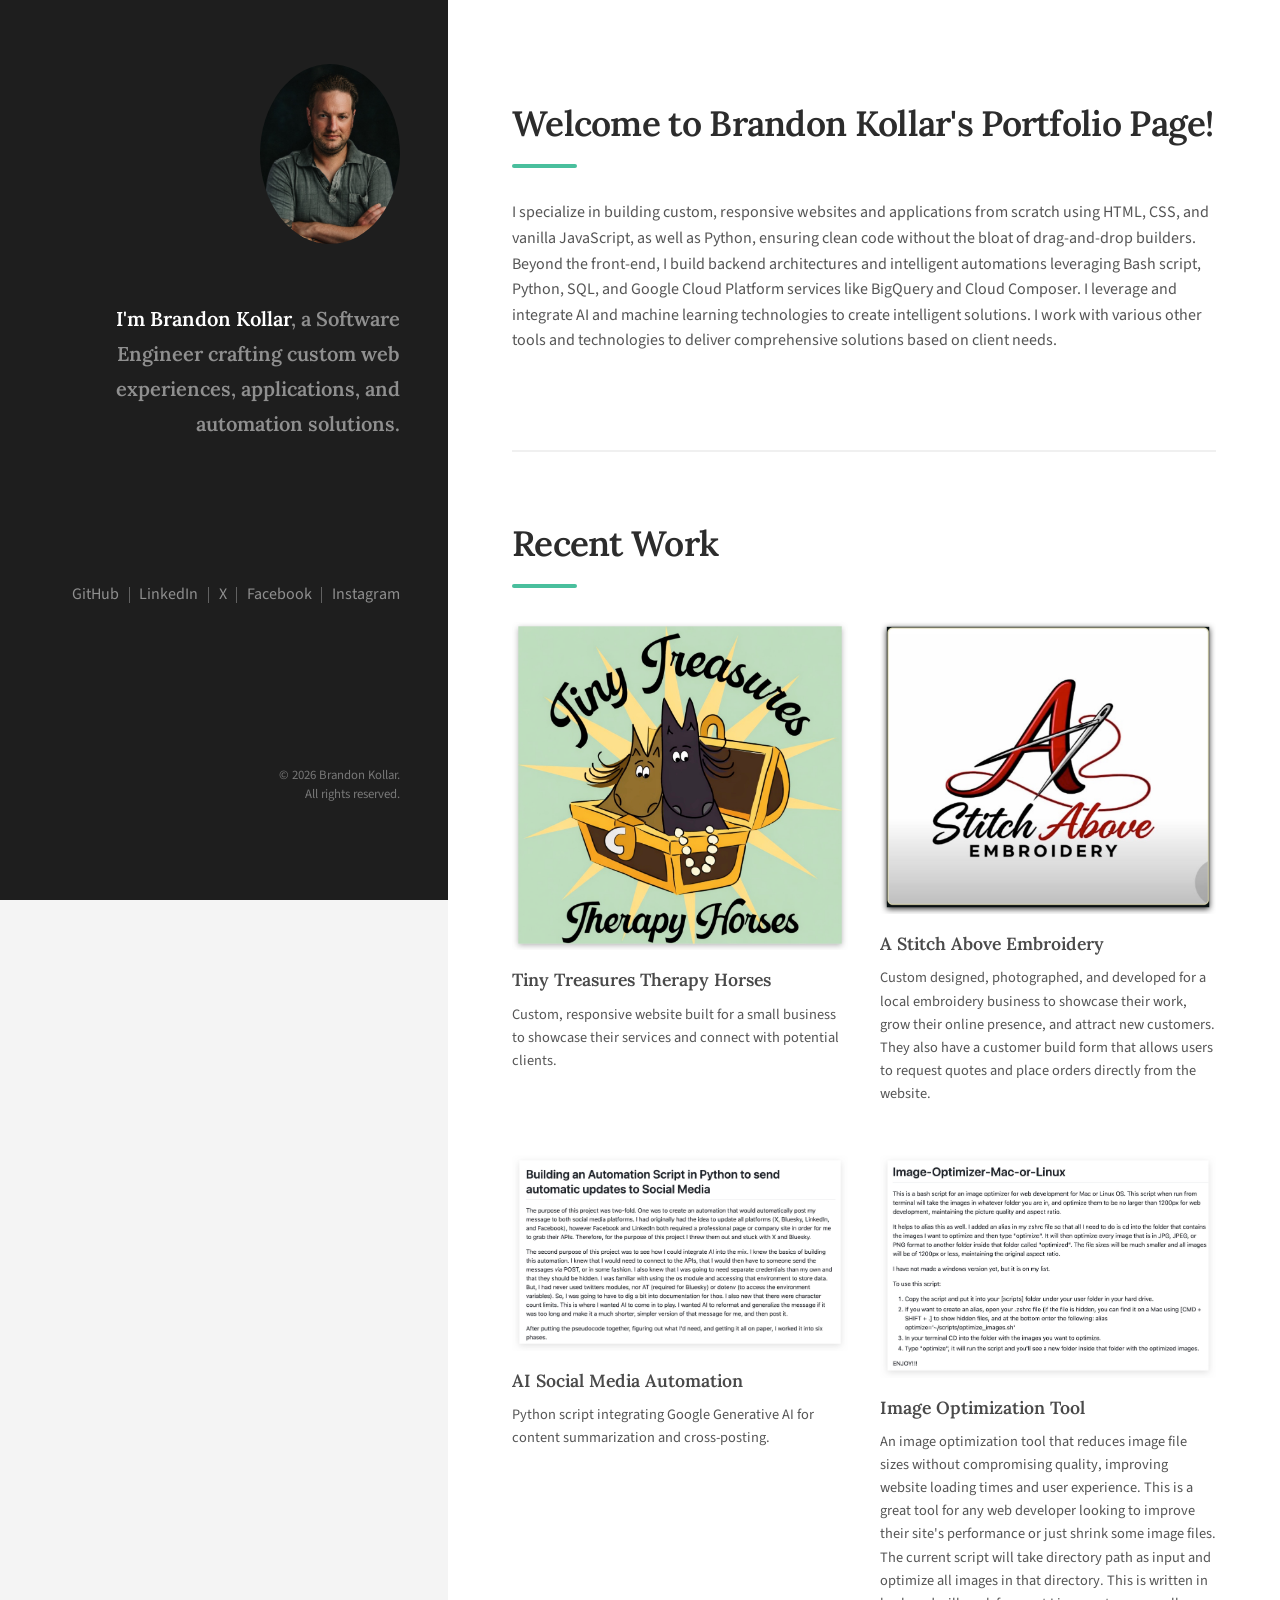
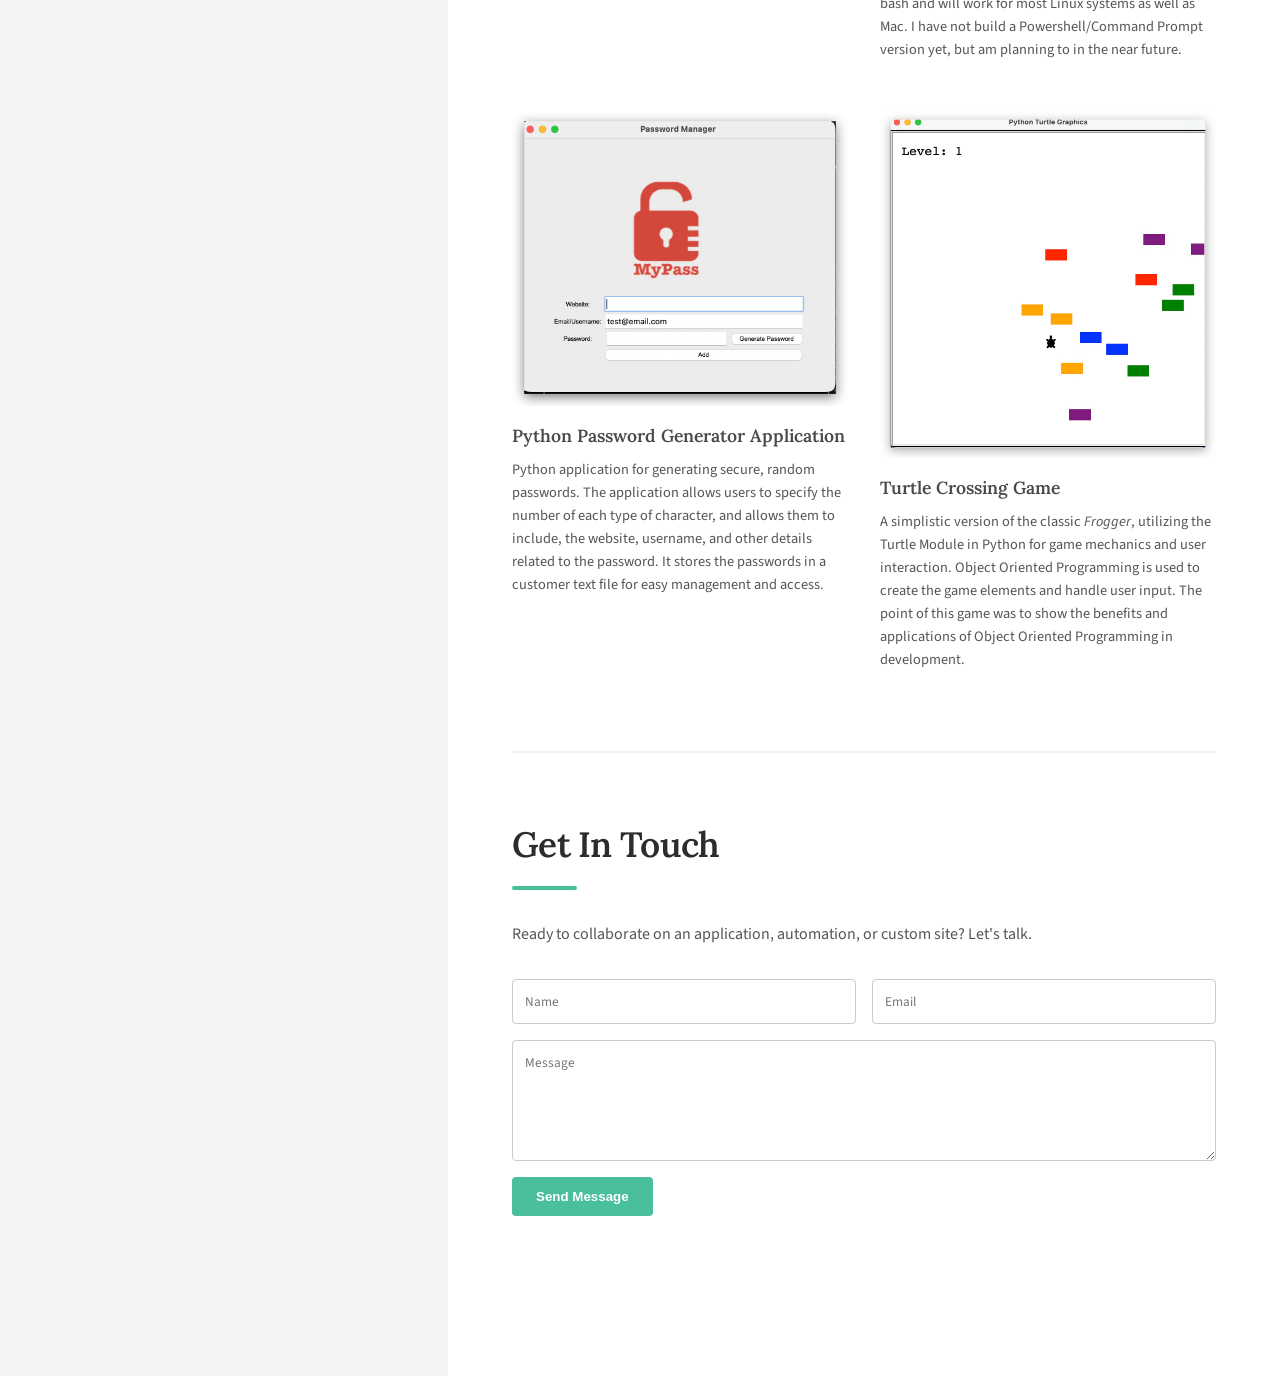
==== commit f7848825: "updated JS, CSS, added functionality to form and additional links" ====
--- a/index.html
+++ b/index.html
@@ -9,8 +9,9 @@
     
     <title>Brandon Kollar | Papa Orso Development</title>
     <link rel="stylesheet" href="./assets/css/styles.css">
+    <link href="https://fonts.googleapis.com/css2?family=Lora:ital,wght@0,400;0,600;1,400&family=Source+Sans+Pro:ital,wght@0,300;0,400;0,600;1,300&display=swap" rel="stylesheet">
+    <link href="https://fonts.googleapis.com/css2?family=Source+Sans+Pro:ital,wght@0,300;0,400;0,600;1,300&display=swap" rel="stylesheet">
     
-    <link href="https://fonts.googleapis.com/css2?family=Source+Sans+Pro:ital,wght@0,300;0,400;0,600;1,300&display=swap" rel="stylesheet">
 </head>
 <body>
 
@@ -26,8 +27,11 @@
         </div>
         
         <div class="footer-social">
-            <a href="https://github.com/yourusername" target="_blank" rel="noopener noreferrer">GitHub</a> | 
-            <a href="https://linkedin.com/in/yourusername" target="_blank" rel="noopener noreferrer">LinkedIn</a>
+            <a href="https://github.com/Orzo66" target="_blank" rel="noopener noreferrer">GitHub</a>
+            <a href="https://www.linkedin.com/in/brankollarmscs/" target="_blank" rel="noopener noreferrer">LinkedIn</a>
+            <a href="https://x.com/BrandonKDev" target="_blank" rel="noopener noreferrer">X</a>
+            <a href="https://www.facebook.com/profile.php?id=2323195" target="_blank" rel="noopener noreferrer">Facebook</a>
+            <a href="https://www.instagram.com/bear_koll/" target="_blank" rel="noopener noreferrer">Instagram</a>
         </div>
         <div class="sidebar-copyright">
             <p>&copy; 2026 Brandon Kollar. <br /> 
@@ -39,7 +43,7 @@
 
         <section id="about">
             <header class="major">
-                <h2>Welcome to Papa Orso Development</h2>
+                <h2>Welcome to Brandon Kollar's Portfolio Page!</h2>
             </header>
             <p>I specialize in building custom, responsive websites and applications from scratch using HTML, CSS, and vanilla JavaScript, as well as Python, ensuring clean code without the bloat of drag-and-drop builders. Beyond the front-end, I build backend architectures and intelligent automations leveraging Bash script, Python, SQL, and Google Cloud Platform services like BigQuery and Cloud Composer. I leverage and integrate AI and machine learning technologies to create intelligent solutions. I work with various other tools and technologies to deliver comprehensive solutions based on client needs.</p>
         </section>
@@ -108,7 +112,7 @@
             <h2>Get In Touch</h2>
             <p>Ready to collaborate on an application, automation, or custom site? Let's talk.</p>
             <div class="contact-container">
-                <form action="your-form-handler.php" method="POST">
+                <form action="https://formspree.io/f/mpqelapj" method="POST">
                     <div class="form-row">
                         <input type="text" name="name" id="name" placeholder="Name" required />
                         <input type="email" name="email" id="email" placeholder="Email" required />
@@ -130,6 +134,6 @@
             <li>&copy; Brandon Kollar. All rights reserved.</li>
         </ul>
     </footer>
-
+    <script src="./js/main.js"></script>
 </body>
 </html>
--- a/assets/css/styles.css
+++ b/assets/css/styles.css
@@ -13,8 +13,9 @@
 }
 
 h1, h2, h3 {
+    font-family: 'Lora', serif; /* Overrides the body font */
     color: #4a4a4a;
-    font-weight: 300;
+    font-weight: 600;
     margin-bottom: 1rem;
 }
 
@@ -64,14 +65,34 @@
     object-fit: cover;
 }
 
+.footer-social {
+    display: flex;
+    flex-wrap: wrap;
+    justify-content: flex-end; /* Aligns everything cleanly to the right */
+    align-items: center;
+    gap: 0.6rem; /* This sets the exact space between the pipe and the next link */
+}
+
 .footer-social a {
     color: rgba(255, 255, 255, 0.5);
     text-decoration: none;
-    margin-left: 0.5rem;
+    display: flex;
+    align-items: center;
+    transition: color 0.2s ease;
 }
 
 .footer-social a:hover {
     color: #fff;
+}
+
+/* Draws a perfectly centered pipe after every link EXCEPT the last one */
+.footer-social a:not(:last-child)::after {
+    content: '';
+    display: inline-block;
+    height: 1em; /* Matches the height of the text */
+    width: 1px; /* Thickness of the pipe */
+    background-color: rgba(255, 255, 255, 0.3); /* Slightly dimmer than the text */
+    margin-left: 0.6rem; /* Matches the flex 'gap' to ensure perfect symmetry */
 }
 
 .sidebar-copyright {
@@ -87,6 +108,27 @@
     padding: 6rem 4rem;
     background-color: #fff;
     min-height: 100vh;
+}
+
+/* --- H2 Standout Styling --- */
+#main h2 {
+    font-size: 2.2rem;
+    font-weight: 600; /* Makes it bolder */
+    color: #2c2c2c; /* A darker, sharper gray/black */
+    letter-spacing: -0.02em; /* Tightens it up for a cleaner look */
+    margin-bottom: 2rem;
+    position: relative;
+}
+
+/* Creates a custom accent line under the headers */
+#main h2::after {
+    content: '';
+    display: block;
+    width: 65px; /* Length of the accent line */
+    height: 4px; /* Thickness */
+    background-color: #49bf9d; /* Ties in perfectly with your submit button */
+    margin-top: 0.75rem;
+    border-radius: 2px;
 }
 
 section {
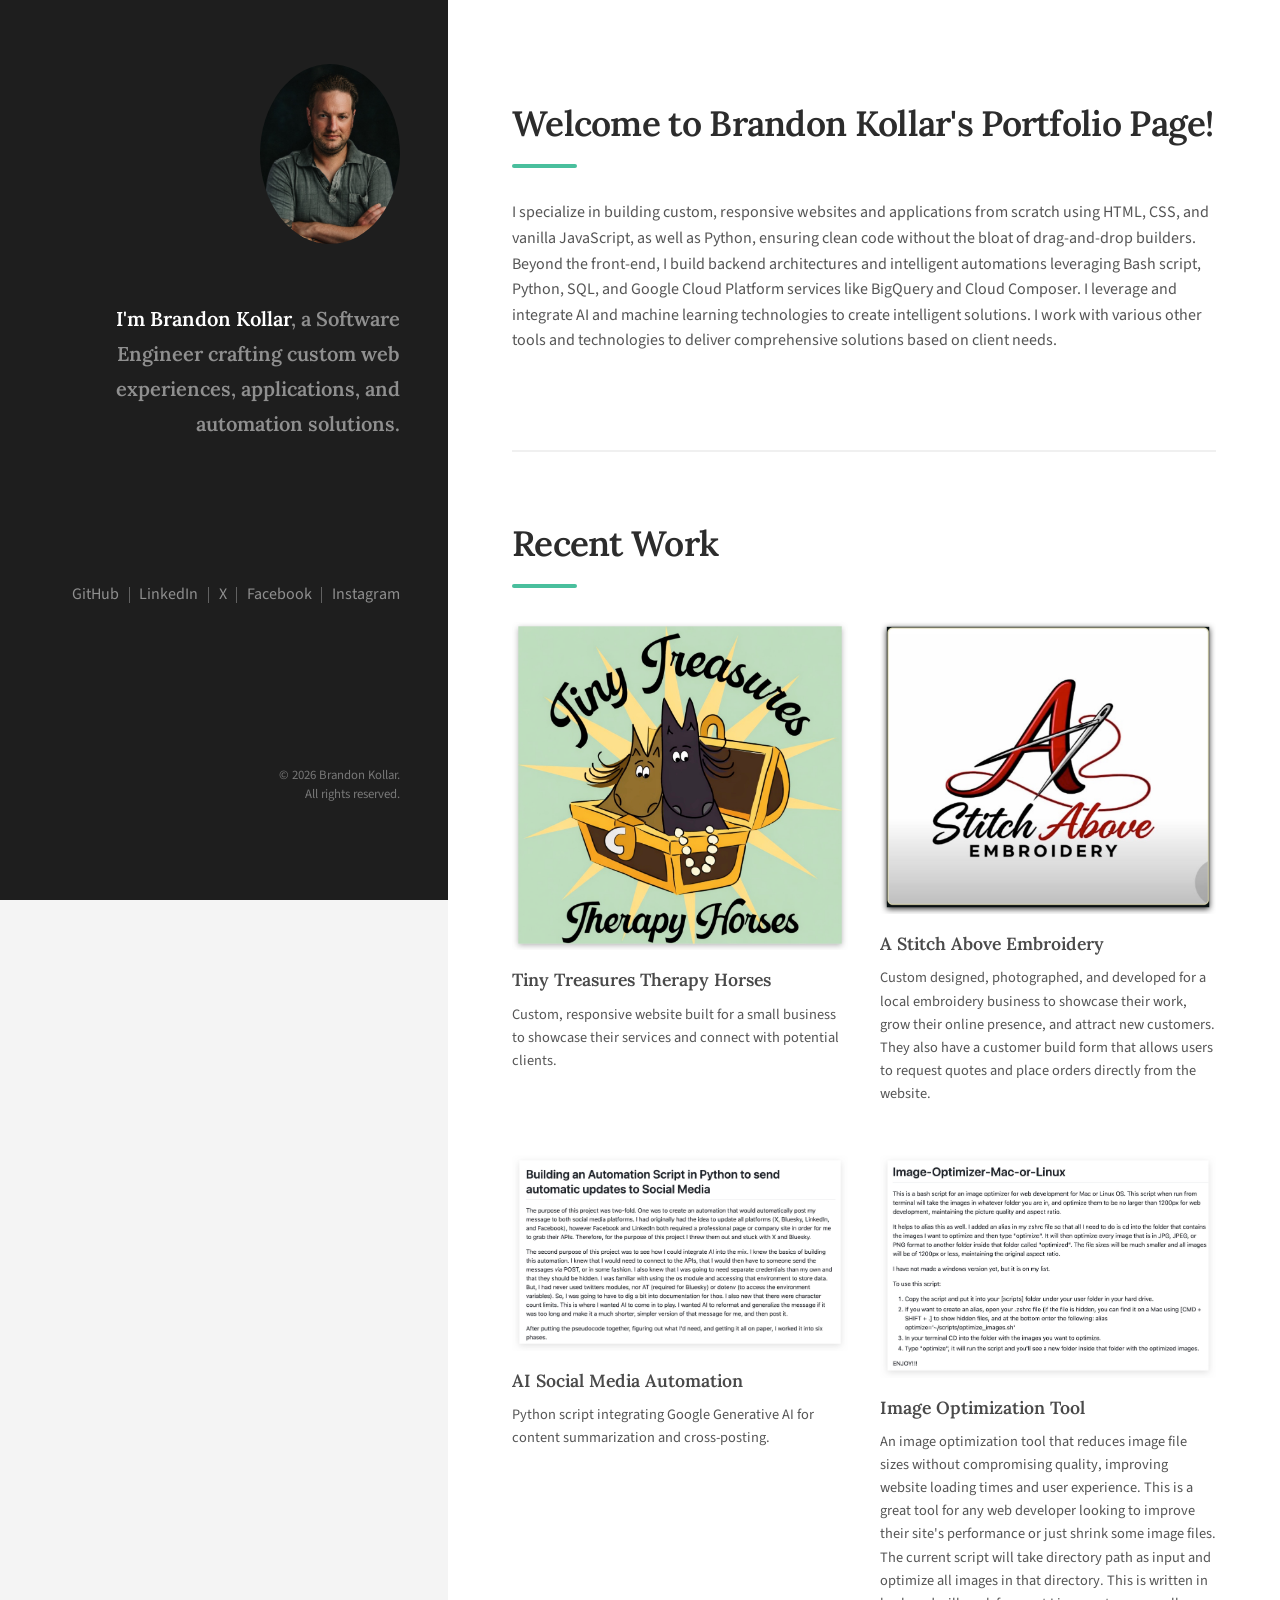
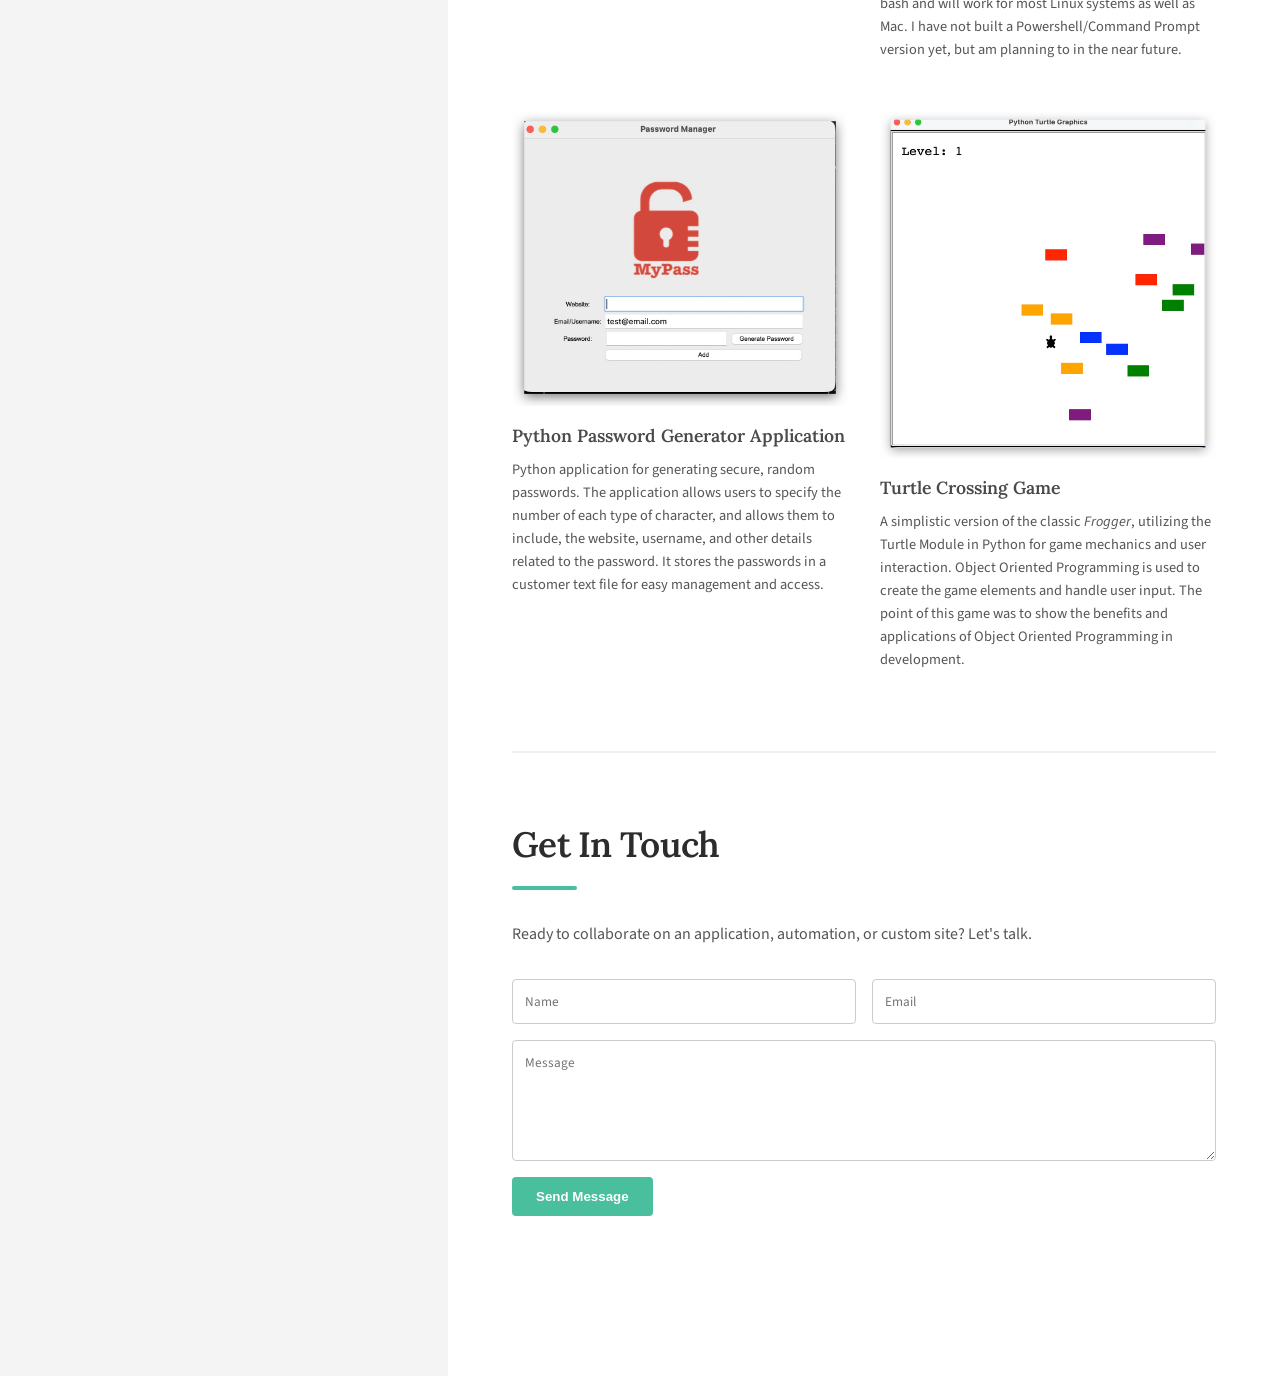
==== commit ea5561e7: "fixed spelling errors" ====
--- a/index.html
+++ b/index.html
@@ -85,7 +85,7 @@
                         <div class="overlay">View on GitHub</div>
                     </a>
                     <h3>Image Optimization Tool</h3>
-                    <p>An image optimization tool that reduces image file sizes without compromising quality, improving website loading times and user experience. This is a great tool for any web developer looking to improve their site's performance or just shrink some image files. The current script will take directory path as input and optimize all images in that directory. This is written in bash and will work for most Linux systems as well as Mac. I have not build a Powershell/Command Prompt version yet, but am planning to in the near future.</p>
+                    <p>An image optimization tool that reduces image file sizes without compromising quality, improving website loading times and user experience. This is a great tool for any web developer looking to improve their site's performance or just shrink some image files. The current script will take directory path as input and optimize all images in that directory. This is written in bash and will work for most Linux systems as well as Mac. I have not built a Powershell/Command Prompt version yet, but am planning to in the near future.</p>
                 </article>
 
                 <article class="work-item">
